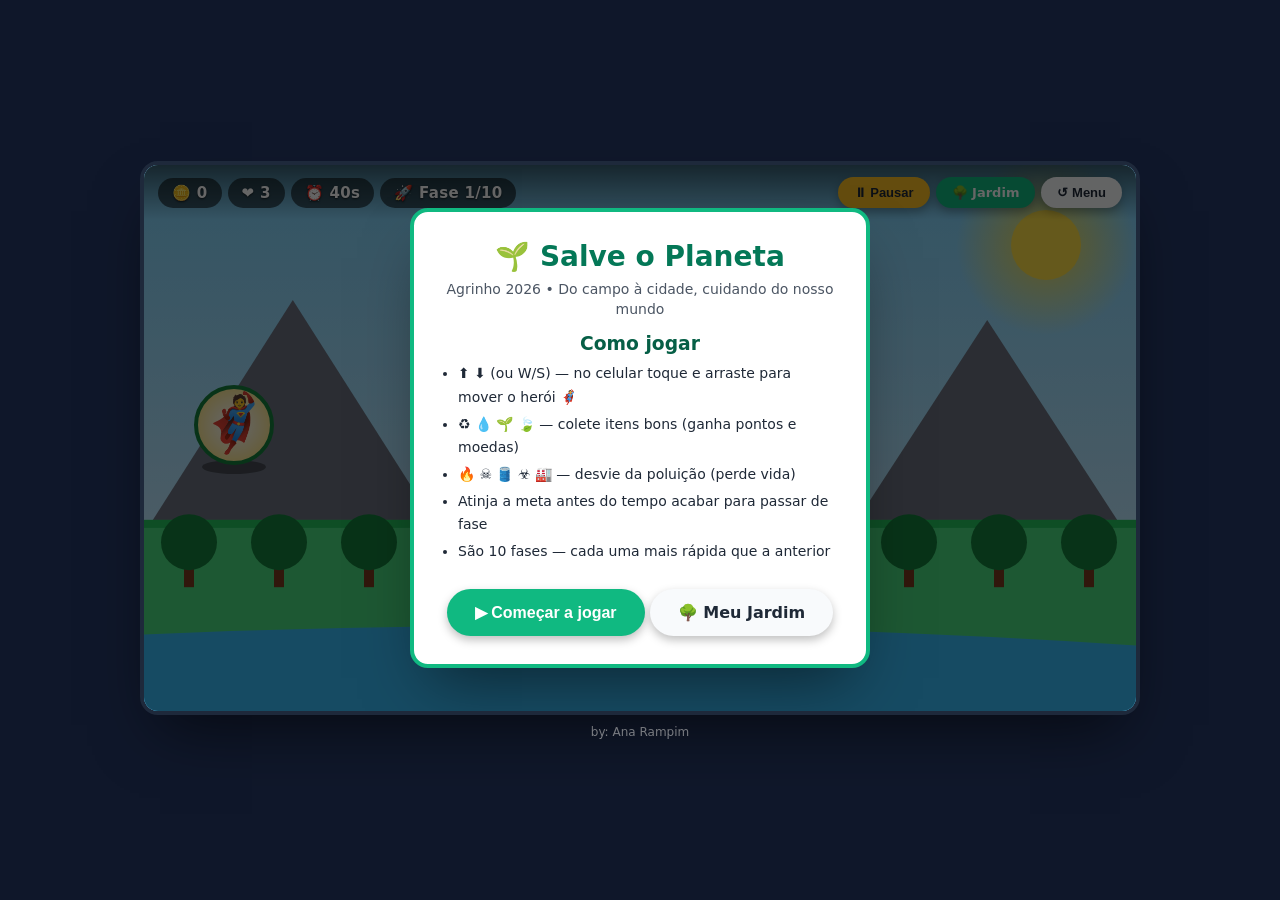
==== index2.html @ 6f1e0ade "uyjr6k" ====
<!DOCTYPE html>
<html lang="pt-BR">
<head>
  <meta charset="UTF-8" />
  <meta name="viewport" content="width=device-width, initial-scale=1.0" />
  <title>Salve o Planeta — Agrinho 2026</title>
  <meta name="description" content="Jogo educativo: recicle, apague queimadas, economize água e plante árvores. Salve o planeta!" />
  <link rel="stylesheet" href="style.css" />
</head>
<body>
  <main class="game-wrap">
    <div class="game-frame">
      <!-- HUD -->
      <div class="hud">
        <div class="hud-left">
          <span class="pill">🪙 <b id="hudCoins">0</b></span>
          <span class="pill">❤️ <b id="hudLives">3</b></span>
          <span class="pill">⏰ <b id="hudTime">40</b>s</span>
          <span class="pill">🚀 Fase <b id="hudPhase">1</b>/<b id="hudTotal">10</b></span>
        </div>
        <div class="hud-right">
          <button id="btnPause" class="btn btn-amber">⏸ Pausar</button>
          <a href="index.html" class="btn btn-emerald" style="text-decoration:none">🌳 Jardim</a>
          <button id="btnRestart" class="btn btn-light">↺ Menu</button>
        </div>
      </div>

      <div class="goal-pill">
        🎯 Meta: <b id="hudScore">0</b>/<b id="hudGoal">10</b> — ⬆️⬇️ ou toque para mover
      </div>

      <canvas id="game"></canvas>

      <!-- Overlays -->
      <div id="overlay" class="overlay hidden">
        <div class="card" id="overlayCard"></div>
      </div>

      <div id="menu" class="overlay">
        <div class="card">
          <h1>🌱 Salve o Planeta</h1>
          <p class="sub">Agrinho 2026 • Do campo à cidade, cuidando do nosso mundo</p>
          <h3>Como jogar</h3>
          <ul class="how">
            <li>⬆️ ⬇️ (ou W/S) — no celular toque e arraste para mover o herói 🦸</li>
            <li>♻️ 💧 🌱 🍃 — colete itens bons (ganha pontos e moedas)</li>
            <li>🔥 ☠️ 🛢️ ☣️ 🏭 — desvie da poluição (perde vida)</li>
            <li>Atinja a meta antes do tempo acabar para passar de fase</li>
            <li>São 10 fases — cada uma mais rápida que a anterior</li>
          </ul>
          <button id="btnStart" class="btn btn-emerald big">▶ Começar a jogar</button>
          <a href="index.html" class="btn btn-light big" style="text-decoration:none;display:inline-block;margin-top:8px">🌳 Meu Jardim</a>
        </div>
      </div>
    </div>

    <p class="hint">by: Ana Rampim</p>
  </main>

  <script src="script.js"></script>
</body>
</html>
---- style.css ----
* { box-sizing: border-box; margin: 0; padding: 0; }
html, body { height: 100%; }
body {
  font-family: ui-sans-serif, system-ui, -apple-system, "Segoe UI", Roboto, sans-serif;
  background: #0f172a;
  color: #fff;
  min-height: 100vh;
  display: flex;
  align-items: center;
  justify-content: center;
  padding: 12px;
}

.game-wrap { width: 100%; max-width: 1000px; }

.game-frame {
  position: relative;
  border-radius: 18px;
  overflow: hidden;
  box-shadow: 0 30px 60px -20px rgba(0,0,0,.6);
  border: 4px solid #1e293b;
  background: #87ceeb;
}

/* HUD */
.hud {
  position: absolute; top: 0; left: 0; right: 0; z-index: 20;
  display: flex; flex-wrap: wrap; justify-content: space-between; align-items: center;
  gap: 8px; padding: 12px 14px;
  background: linear-gradient(to bottom, rgba(0,0,0,.55), transparent);
}
.hud-left, .hud-right { display: flex; flex-wrap: wrap; gap: 6px; align-items: center; }

.pill {
  background: rgba(0,0,0,.55); color: #fff; font-weight: 800;
  padding: 6px 14px; border-radius: 999px;
  font-size: 15px; letter-spacing: .3px;
  text-shadow: 0 1px 2px rgba(0,0,0,.6);
}

.btn {
  border: none; cursor: pointer; font-weight: 800;
  padding: 8px 16px; border-radius: 999px; font-size: 13px;
  box-shadow: 0 4px 10px rgba(0,0,0,.25);
  transition: transform .1s ease, filter .15s ease;
}
.btn:hover { filter: brightness(1.08); }
.btn:active { transform: translateY(1px); }
.btn-amber { background: #fbbf24; color: #1f2937; }
.btn-light { background: #f8fafc; color: #1f2937; }
.btn-emerald { background: #10b981; color: #fff; }
.btn-orange { background: #f97316; color: #fff; }
.btn-lime { background: #84cc16; color: #fff; }
.big { padding: 14px 28px; font-size: 16px; }

/* Goal pill */
.goal-pill {
  position: absolute; top: 64px; left: 50%; transform: translateX(-50%);
  z-index: 20;
  background: rgba(255,255,255,.92);
  color: #064e3b; font-weight: 800; font-size: 14px;
  padding: 6px 16px; border-radius: 999px;
  box-shadow: 0 4px 10px rgba(0,0,0,.2);
}

/* Canvas */
canvas#game {
  display: block;
  width: 100%;
  height: auto;
  touch-action: none;
  user-select: none;
  cursor: pointer;
}

/* Overlay screens */
.overlay {
  position: absolute; inset: 0; z-index: 30;
  background: rgba(0,0,0,.6);
  display: flex; align-items: center; justify-content: center;
  padding: 16px;
  animation: fadeIn .2s ease;
}
.overlay.hidden { display: none; }

.card {
  background: #fff; color: #1f2937;
  border-radius: 18px; padding: 28px 26px;
  max-width: 460px; width: 100%;
  text-align: center;
  border: 4px solid #10b981;
  box-shadow: 0 30px 60px -20px rgba(0,0,0,.5);
  animation: pop .25s ease;
}
.card h1 { font-size: 28px; margin-bottom: 6px; color: #047857; }
.card h2 { font-size: 22px; margin-bottom: 10px; }
.card h3 { margin: 14px 0 8px; color: #065f46; }
.card p { margin-bottom: 12px; line-height: 1.45; }
.card .sub { color: #4b5563; font-size: 14px; margin-bottom: 14px; }
.card .how { text-align: left; margin: 0 0 18px 18px; line-height: 1.65; font-size: 14px; }
.card .how li { margin-bottom: 4px; }
.card .actions { display: flex; gap: 8px; justify-content: center; flex-wrap: wrap; }

.hint {
  text-align: center; color: rgba(255,255,255,.6);
  font-size: 12px; margin-top: 10px;
}

@keyframes fadeIn { from { opacity: 0; } to { opacity: 1; } }
@keyframes pop {
  from { transform: scale(.85); opacity: 0; }
  to   { transform: scale(1); opacity: 1; }
}

@media (max-width: 520px) {
  .pill { font-size: 12px; padding: 4px 10px; }
  .btn { padding: 6px 12px; font-size: 12px; }
  .goal-pill { font-size: 12px; top: 58px; }
  .card h1 { font-size: 22px; }
}
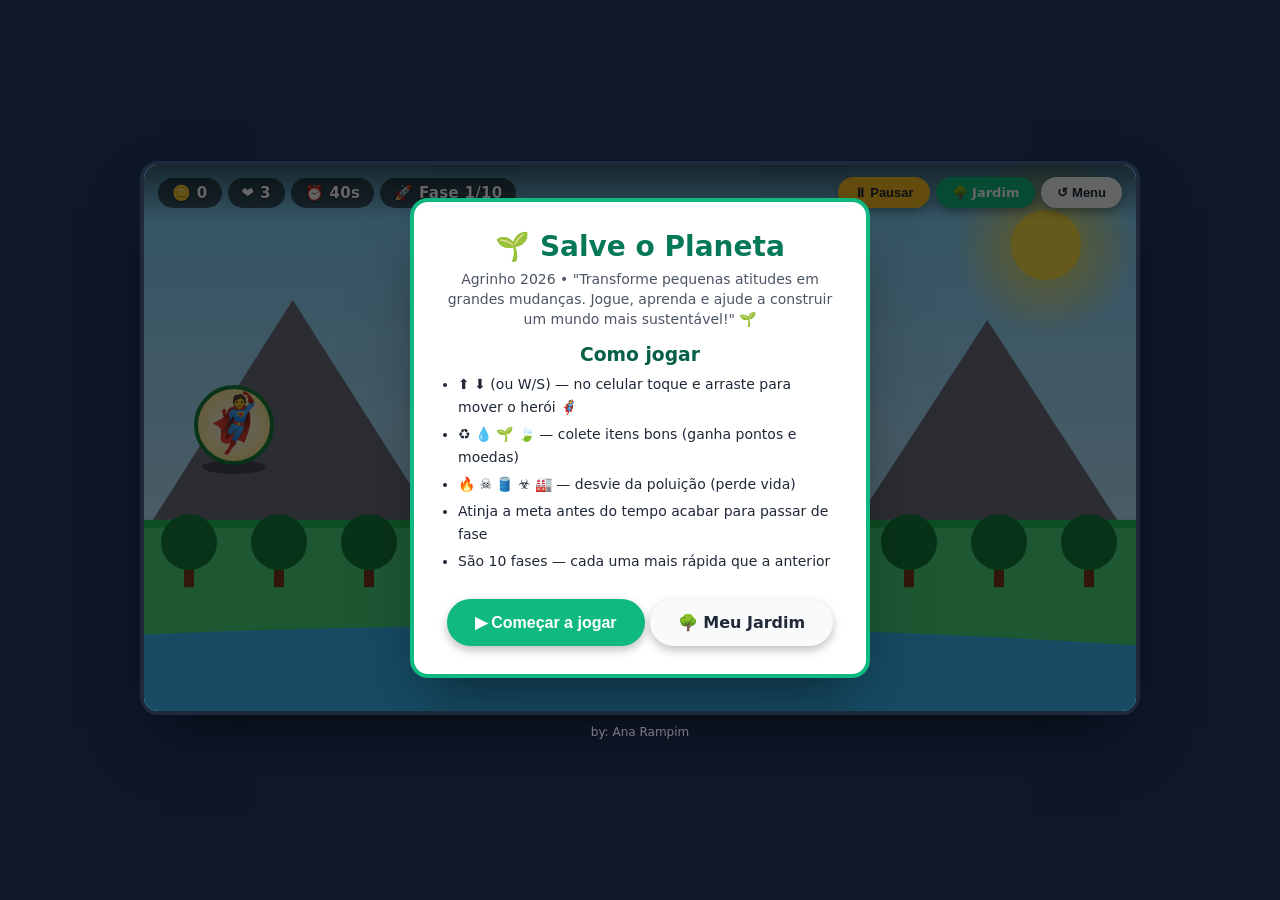
==== commit 725b7f5f: "Update index2.html" ====
--- a/index2.html
+++ b/index2.html
@@ -39,7 +39,7 @@
       <div id="menu" class="overlay">
         <div class="card">
           <h1>🌱 Salve o Planeta</h1>
-          <p class="sub">Agrinho 2026 • Do campo à cidade, cuidando do nosso mundo</p>
+          <p class="sub">Agrinho 2026 • "Transforme pequenas atitudes em grandes mudanças. Jogue, aprenda e ajude a construir um mundo mais sustentável!" 🌱</p>
           <h3>Como jogar</h3>
           <ul class="how">
             <li>⬆️ ⬇️ (ou W/S) — no celular toque e arraste para mover o herói 🦸</li>
@@ -59,4 +59,4 @@
 
   <script src="script.js"></script>
 </body>
-</html>+</html>
--- a/style.css
+++ b/style.css
@@ -117,4 +117,27 @@
   .btn { padding: 6px 12px; font-size: 12px; }
   .goal-pill { font-size: 12px; top: 58px; }
   .card h1 { font-size: 22px; }
+}
+
+@media (max-width: 520px) {
+
+  .card {
+    max-height: 85vh;
+    overflow-y: auto;
+    padding: 18px;
+  }
+
+  .card h1 {
+    font-size: 20px;
+  }
+
+  .card h2 {
+    font-size: 18px;
+  }
+
+  .card .how {
+    font-size: 13px;
+    line-height: 1.5;
+  }
+
 }
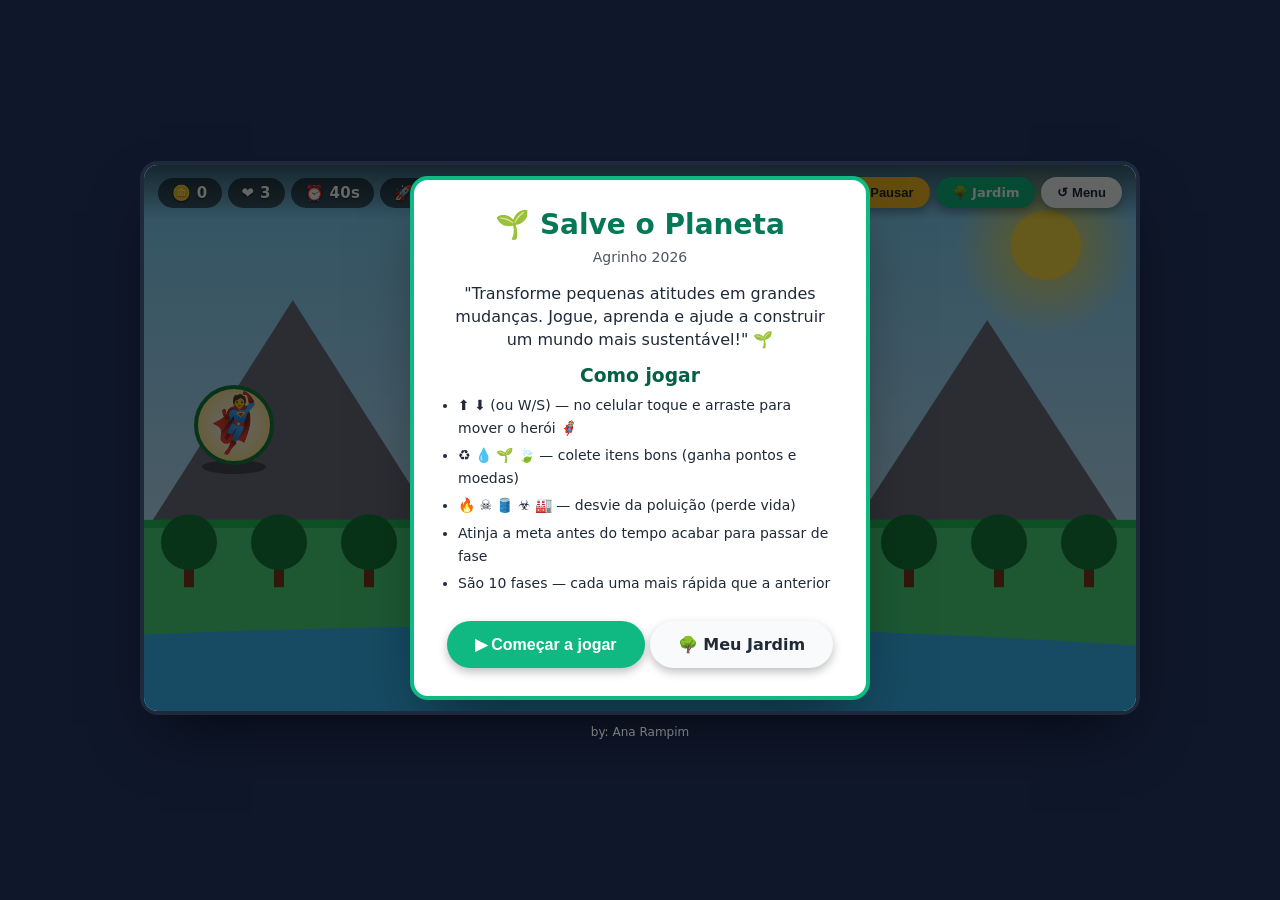
==== commit 4fa5c959: "Update index2.html" ====
--- a/index2.html
+++ b/index2.html
@@ -39,7 +39,8 @@
       <div id="menu" class="overlay">
         <div class="card">
           <h1>🌱 Salve o Planeta</h1>
-          <p class="sub">Agrinho 2026 • "Transforme pequenas atitudes em grandes mudanças. Jogue, aprenda e ajude a construir um mundo mais sustentável!" 🌱</p>
+          <p class="sub">Agrinho 2026</p>  
+          <p>"Transforme pequenas atitudes em grandes mudanças. Jogue, aprenda e ajude a construir um mundo mais sustentável!" 🌱</p>
           <h3>Como jogar</h3>
           <ul class="how">
             <li>⬆️ ⬇️ (ou W/S) — no celular toque e arraste para mover o herói 🦸</li>
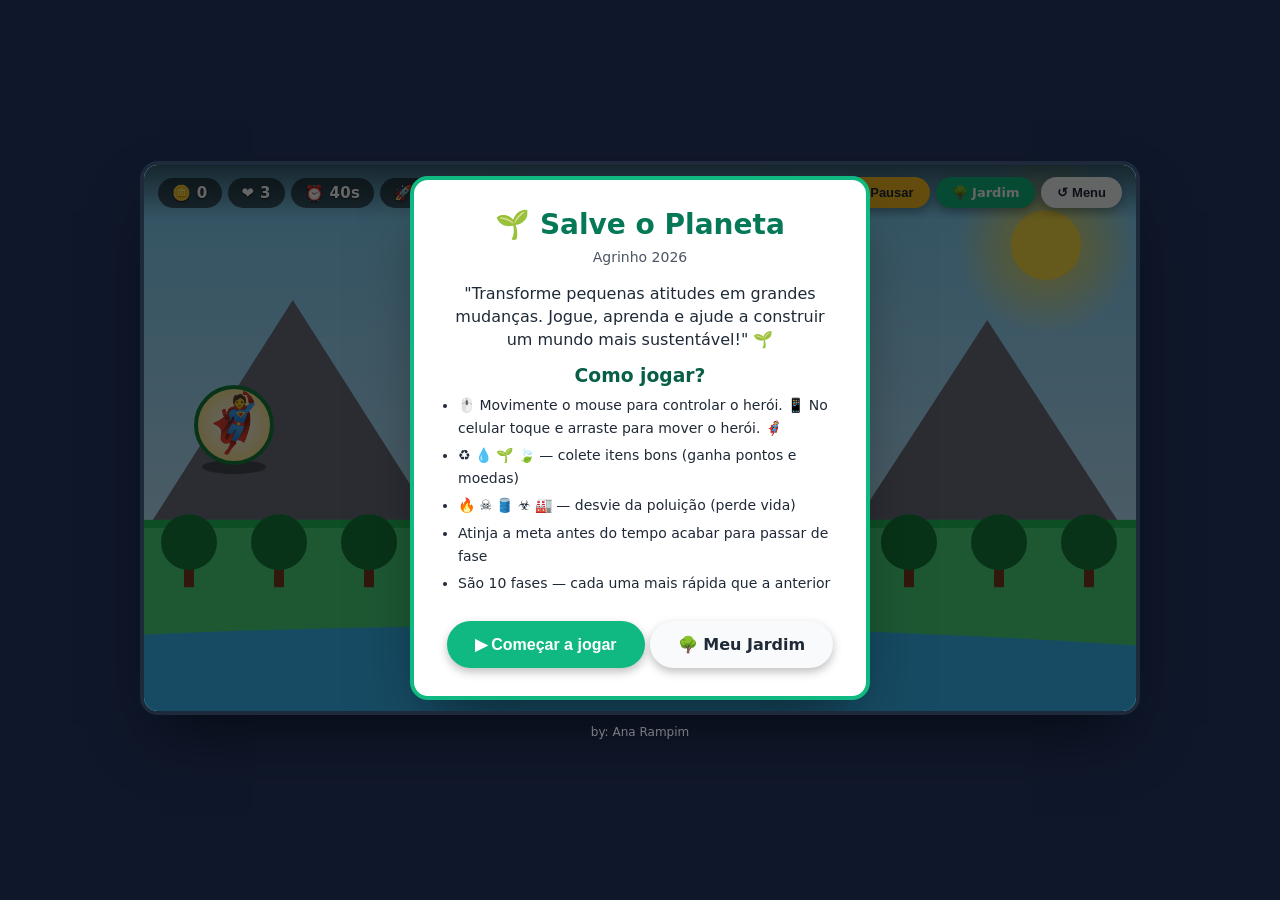
==== commit 2cc81aef: "Update index2.html" ====
--- a/index2.html
+++ b/index2.html
@@ -41,9 +41,10 @@
           <h1>🌱 Salve o Planeta</h1>
           <p class="sub">Agrinho 2026</p>  
           <p>"Transforme pequenas atitudes em grandes mudanças. Jogue, aprenda e ajude a construir um mundo mais sustentável!" 🌱</p>
-          <h3>Como jogar</h3>
+          <h3>Como jogar?</h3>
           <ul class="how">
-            <li>⬆️ ⬇️ (ou W/S) — no celular toque e arraste para mover o herói 🦸</li>
+            <li>🖱️ Movimente o mouse para controlar o herói.
+📱 No celular toque e arraste para mover o herói. 🦸</li>
             <li>♻️ 💧 🌱 🍃 — colete itens bons (ganha pontos e moedas)</li>
             <li>🔥 ☠️ 🛢️ ☣️ 🏭 — desvie da poluição (perde vida)</li>
             <li>Atinja a meta antes do tempo acabar para passar de fase</li>
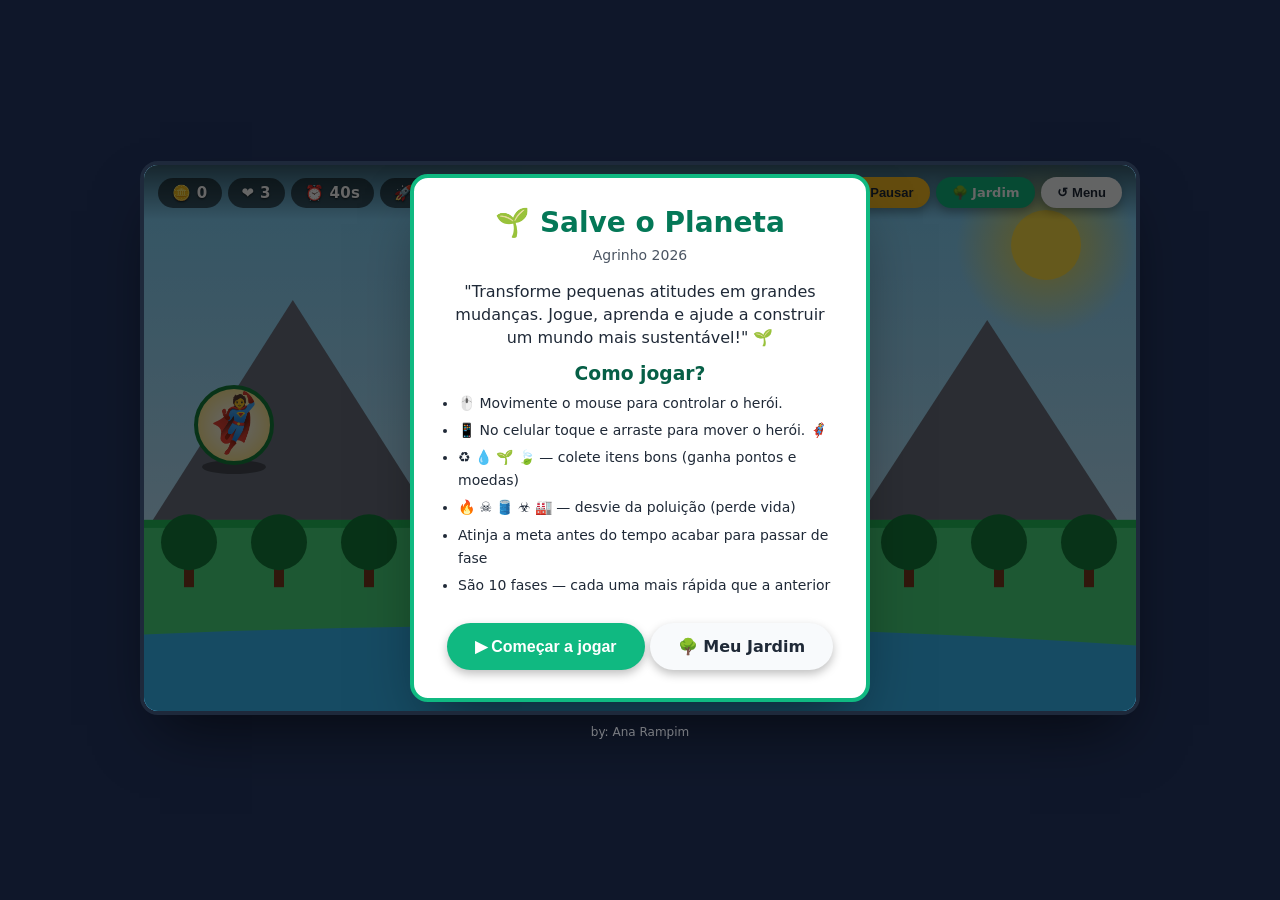
==== commit 9aa3af17: "Update index2.html" ====
--- a/index2.html
+++ b/index2.html
@@ -43,8 +43,8 @@
           <p>"Transforme pequenas atitudes em grandes mudanças. Jogue, aprenda e ajude a construir um mundo mais sustentável!" 🌱</p>
           <h3>Como jogar?</h3>
           <ul class="how">
-            <li>🖱️ Movimente o mouse para controlar o herói.
-📱 No celular toque e arraste para mover o herói. 🦸</li>
+            <li>🖱️ Movimente o mouse para controlar o herói.</li>
+ <li>📱 No celular toque e arraste para mover o herói. 🦸</li>
             <li>♻️ 💧 🌱 🍃 — colete itens bons (ganha pontos e moedas)</li>
             <li>🔥 ☠️ 🛢️ ☣️ 🏭 — desvie da poluição (perde vida)</li>
             <li>Atinja a meta antes do tempo acabar para passar de fase</li>
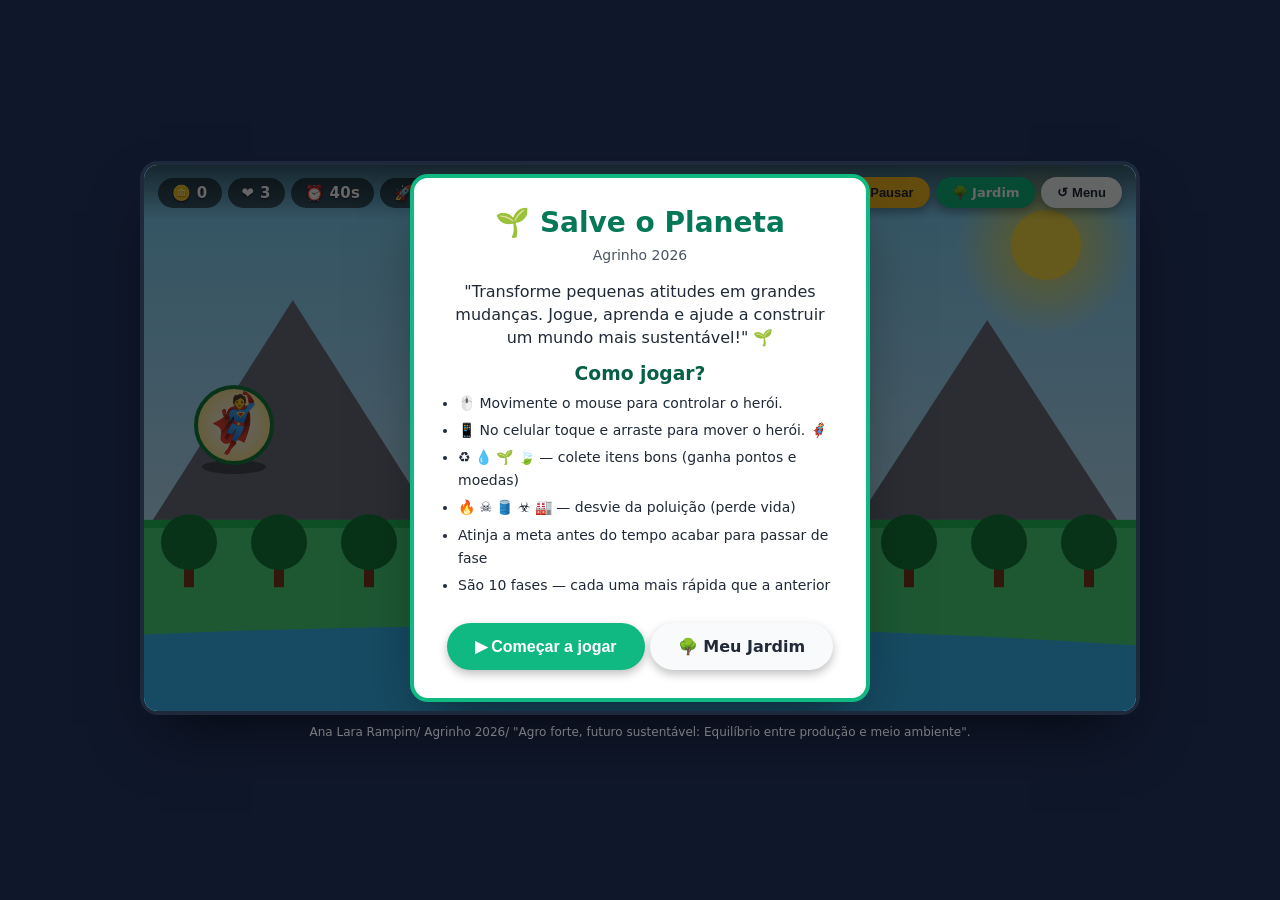
==== commit 1bcc0bd3: "Update index2.html" ====
--- a/index2.html
+++ b/index2.html
@@ -56,7 +56,7 @@
       </div>
     </div>
 
-    <p class="hint">by: Ana Rampim</p>
+    <p class="hint"> Ana Lara Rampim/ Agrinho 2026/ "Agro forte, futuro sustentável: Equilíbrio entre produção e meio ambiente".</p>
   </main>
 
   <script src="script.js"></script>
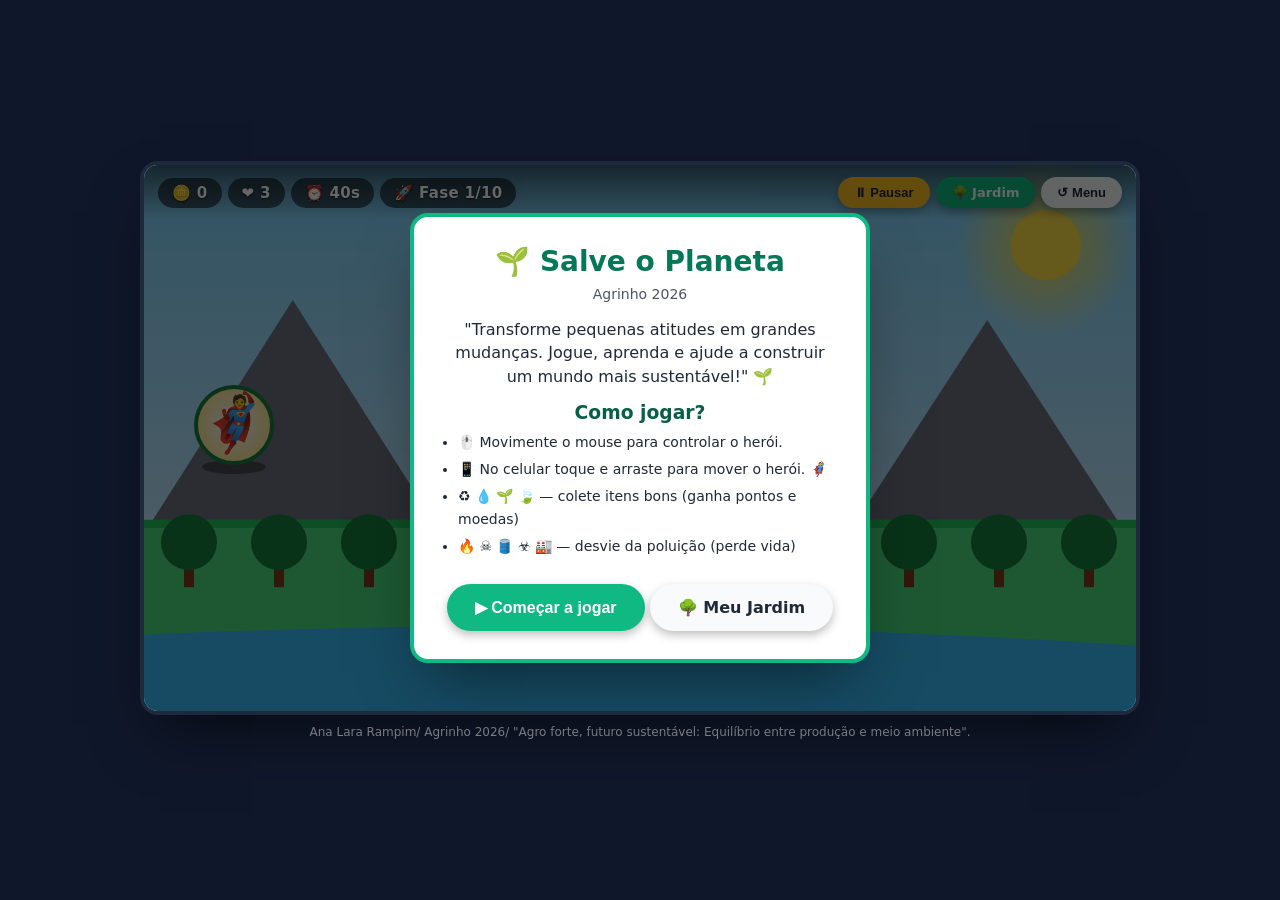
==== commit 57ce4f87: "Update index2.html" ====
--- a/index2.html
+++ b/index2.html
@@ -47,8 +47,6 @@
  <li>📱 No celular toque e arraste para mover o herói. 🦸</li>
             <li>♻️ 💧 🌱 🍃 — colete itens bons (ganha pontos e moedas)</li>
             <li>🔥 ☠️ 🛢️ ☣️ 🏭 — desvie da poluição (perde vida)</li>
-            <li>Atinja a meta antes do tempo acabar para passar de fase</li>
-            <li>São 10 fases — cada uma mais rápida que a anterior</li>
           </ul>
           <button id="btnStart" class="btn btn-emerald big">▶ Começar a jogar</button>
           <a href="index.html" class="btn btn-light big" style="text-decoration:none;display:inline-block;margin-top:8px">🌳 Meu Jardim</a>
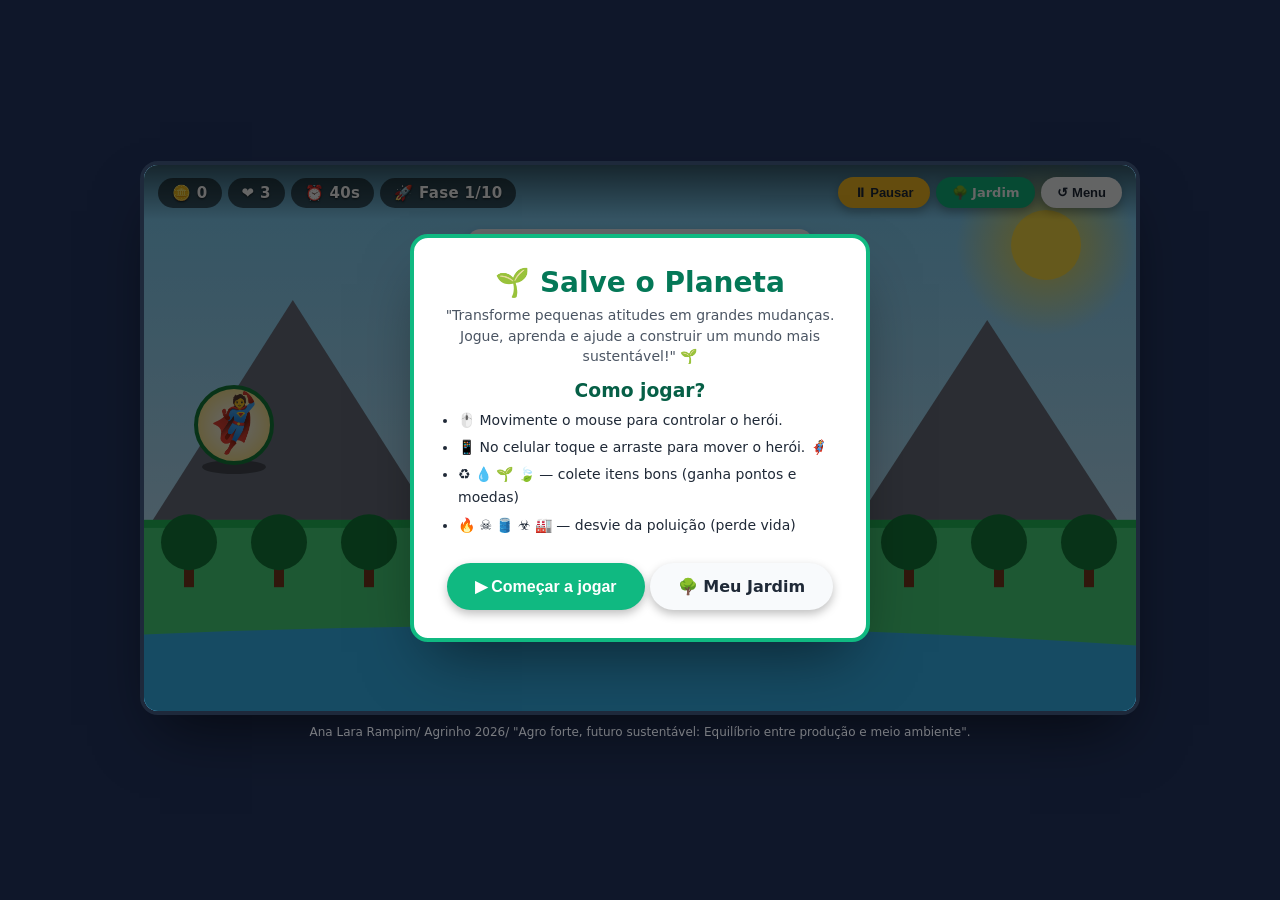
==== commit 8bedcd56: "Update index2.html" ====
--- a/index2.html
+++ b/index2.html
@@ -39,8 +39,7 @@
       <div id="menu" class="overlay">
         <div class="card">
           <h1>🌱 Salve o Planeta</h1>
-          <p class="sub">Agrinho 2026</p>  
-          <p>"Transforme pequenas atitudes em grandes mudanças. Jogue, aprenda e ajude a construir um mundo mais sustentável!" 🌱</p>
+          <p class="sub">"Transforme pequenas atitudes em grandes mudanças. Jogue, aprenda e ajude a construir um mundo mais sustentável!" 🌱</p>
           <h3>Como jogar?</h3>
           <ul class="how">
             <li>🖱️ Movimente o mouse para controlar o herói.</li>
